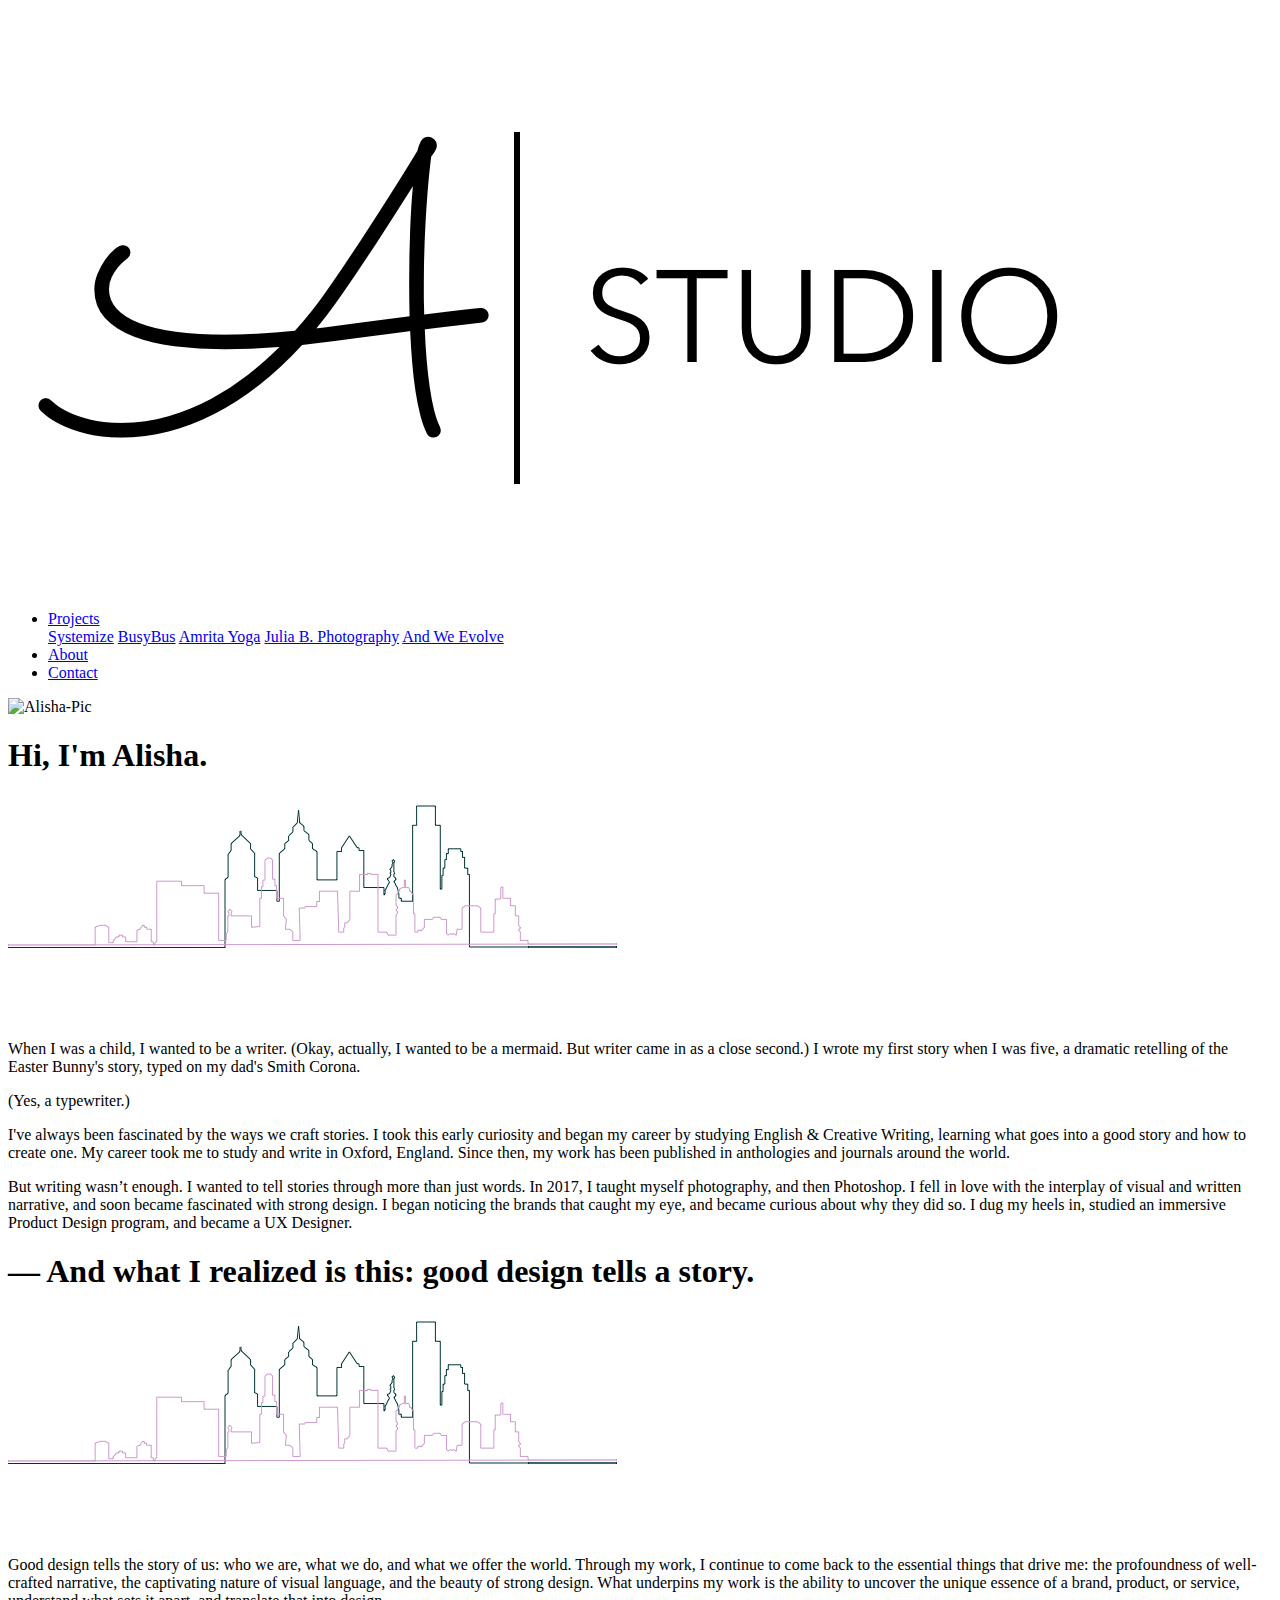
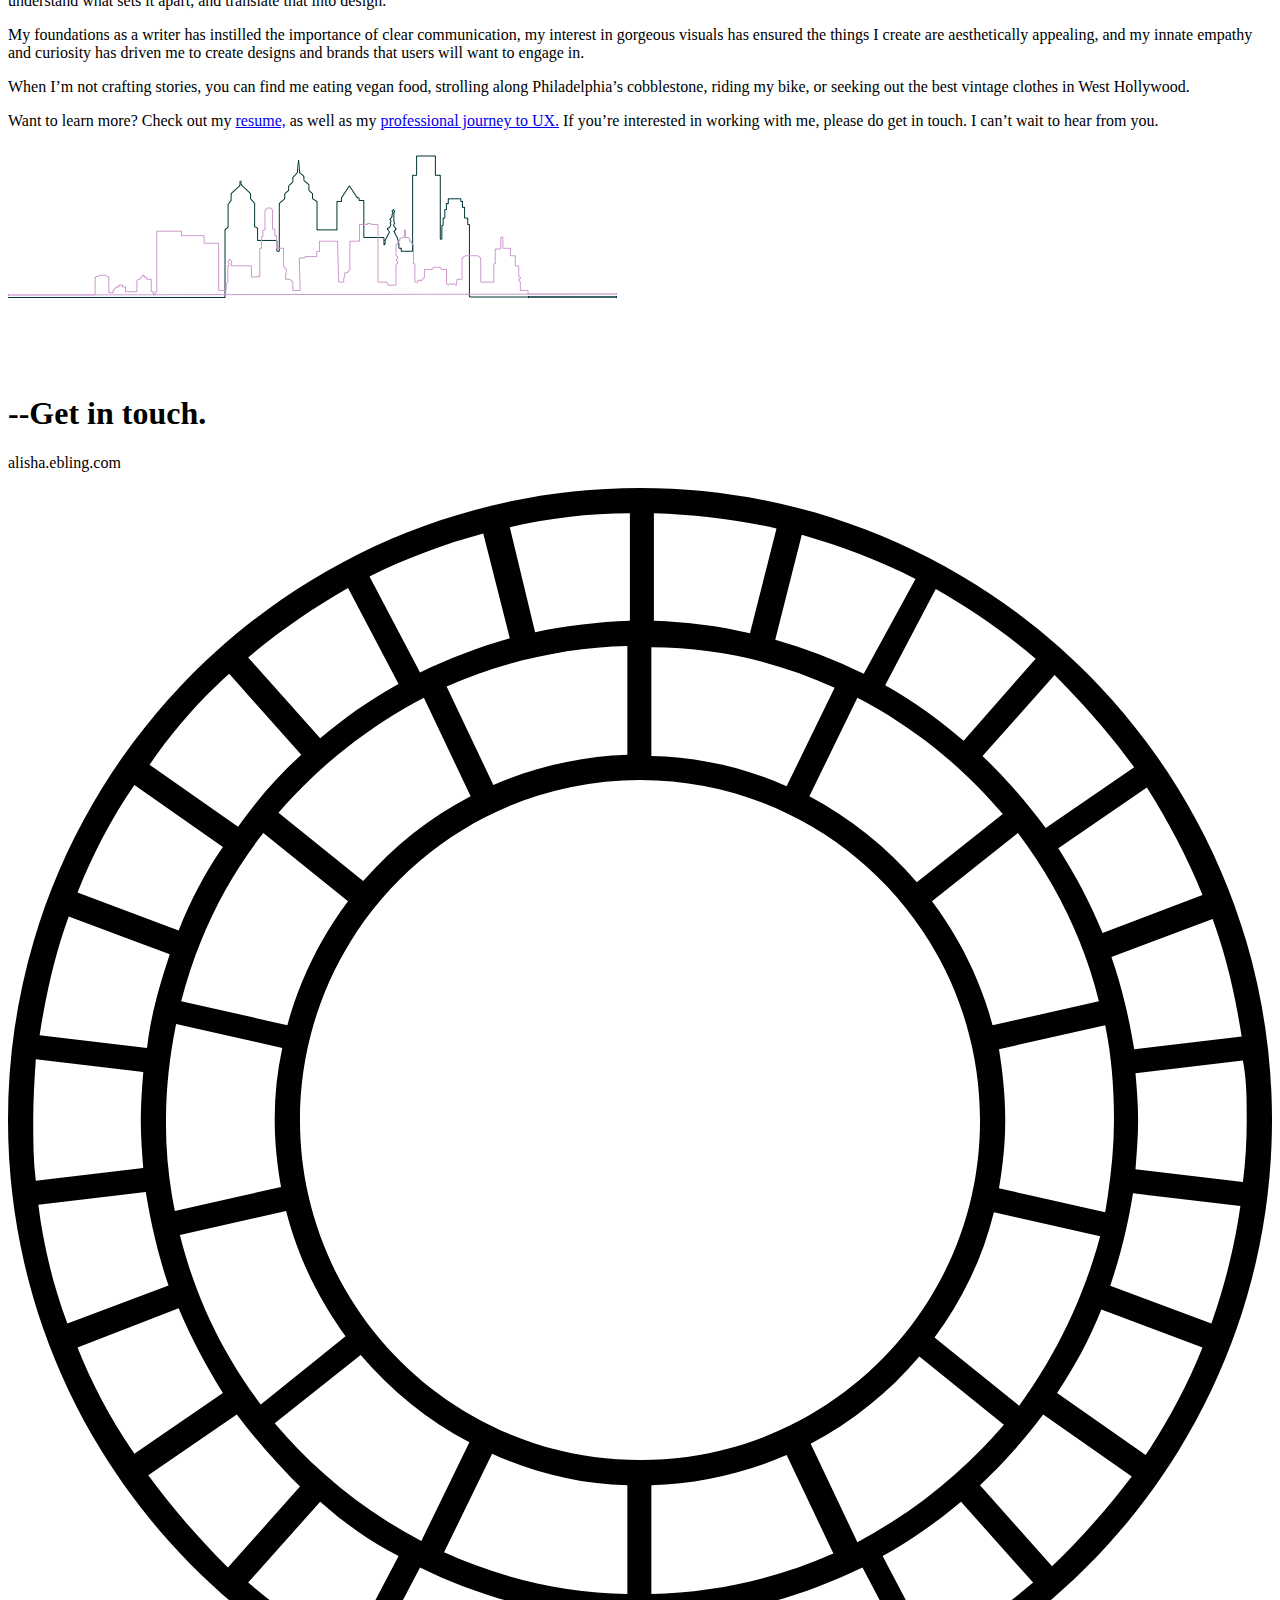
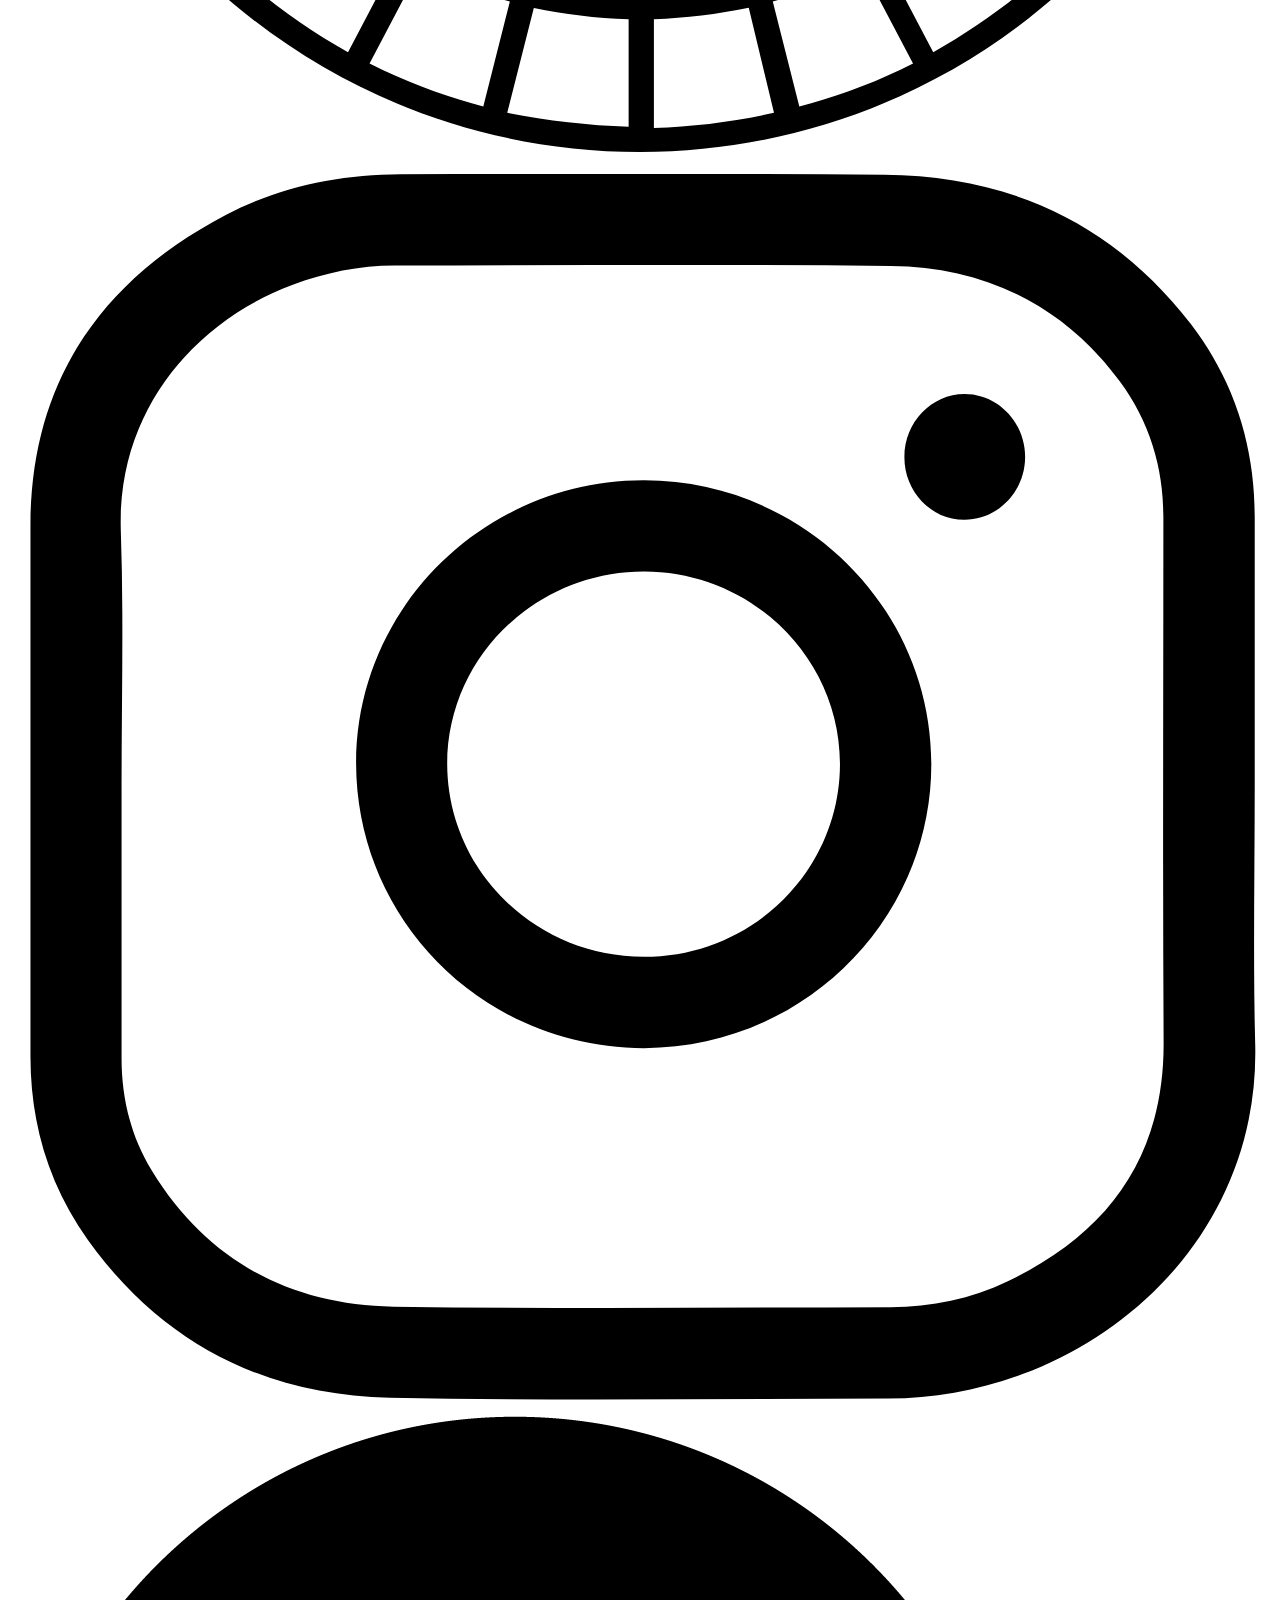
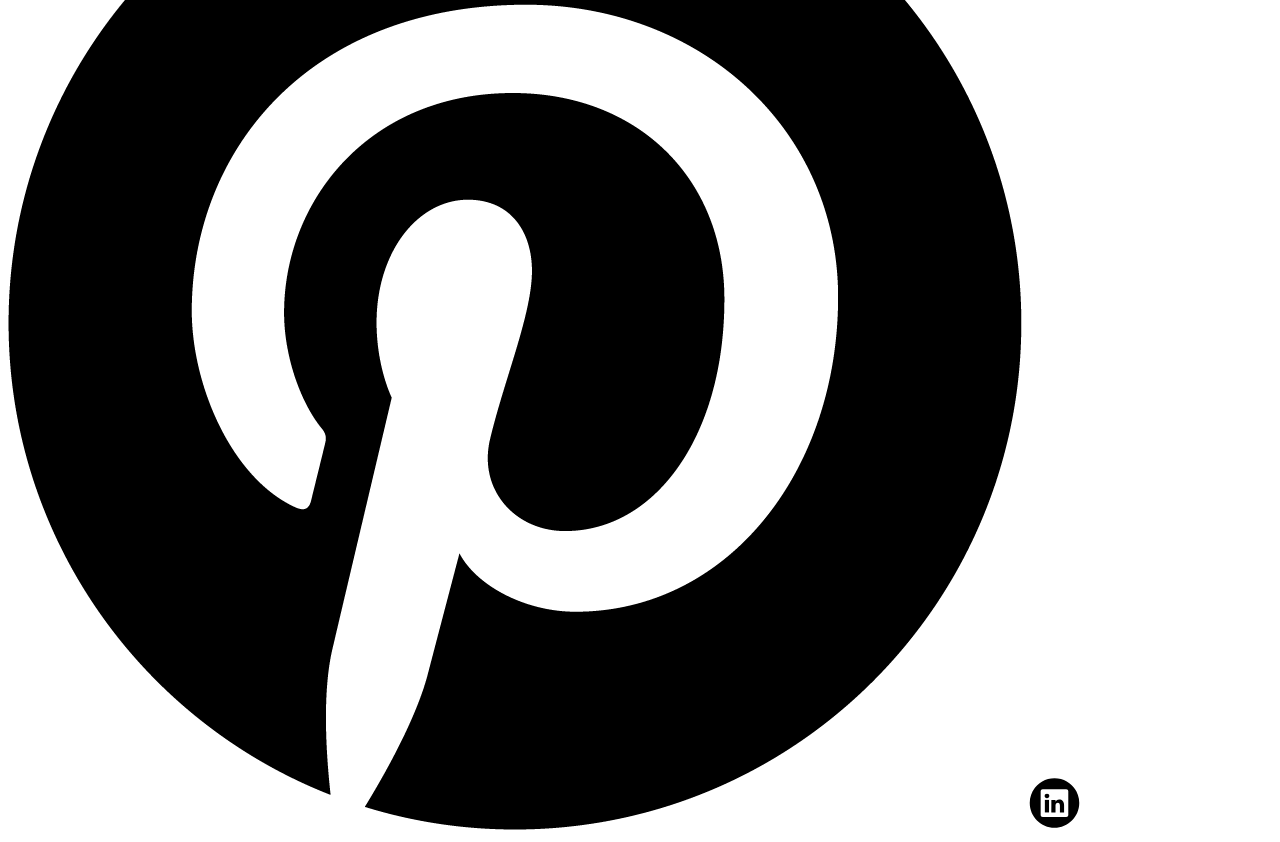
==== about.html @ 66e5cf0b "Create about.html" ====
<!DOCTYPE.html>
<html lang="en" dir="ltr">
  <head>
    <meta charset="utf-8">
    <title>Alisha Ebling Studio</title>
    <link rel="stylsheet" href="reset.css">
    <link rel="stylesheet" href="style.css">
  </head>

  <body>
    <header>
    <div class="logo">
      <img src="Images/AStudio.png" alt="Logo">
    </div>

    <nav>
      <ul>
        <li class="navigation-dropdown"><a href="projects.html">Projects</a></li>
          <a href="#">Systemize</a>
          <a href="#">BusyBus</a>
          <a href="#">Amrita Yoga</a>
          <a href="#">Julia B. Photography</a>
          <a href="#">And We Evolve</a>
        <li class="navigation"><a href="about.html">About</a></li>
        <li class="navigation"><a href="contact.html">Contact</a></li>
      </ul>
    </nav>

    <section class="about-main">
      <img src="Images/Alisha.png" alt="Alisha-Pic">
      <div class="green-box"</div>
      <h1>Hi, I'm Alisha.</h1>
      <img src="Images/CityScape.png" alt="CityScape">
    </section>

    <section>
      <p>When I was a child, I wanted to be a writer. (Okay, actually, I wanted to be a mermaid. But writer came in as a close second.) I wrote my first story when I was five, a dramatic retelling of the Easter Bunny's story, typed on my dad's Smith Corona.</p>
      <p>(Yes, a typewriter.)</p>
      <p>I've always been fascinated by the ways we craft stories. I took this early curiosity and began my career by studying English & Creative Writing, learning what goes into a good story and how to create one. My career took me to study and write in Oxford, England. Since then, my work has been published in anthologies and journals around the world.</p>
      <p>But writing wasn’t enough. I wanted to tell stories through more than just words. In 2017, I taught myself photography, and then Photoshop. I fell in love with the interplay of visual and written narrative, and soon became fascinated with strong design. I began noticing the brands that caught my eye, and became curious about why they did so. I dug my heels in, studied an immersive Product Design program, and became a UX Designer.</p>
      <h1>— And what I realized is this: good design tells a story.</h1>
      <img src="Images/CityScape.png" alt="CityScape">
      <p>Good design tells the story of us: who we are, what we do, and what we offer the world. Through my work, I continue to come back to the essential things that drive me: the profoundness of well-crafted narrative, the captivating nature of visual language, and the beauty of strong design. What underpins my work is the ability to uncover the unique essence of a brand, product, or service, understand what sets it apart, and translate that into design.</p>
      <p>My foundations as a writer has instilled the importance of clear communication, my interest in gorgeous visuals has ensured the things I create are aesthetically appealing, and my innate empathy and curiosity has driven me to create designs and brands that users will want to engage in.</p>
      <p>When I’m not crafting stories, you can find me eating vegan food, strolling along Philadelphia’s cobblestone, riding my bike, or seeking out the best vintage clothes in West Hollywood.</p>
      <p>Want to learn more? Check out my <a href="#">resume,</a> as well as my <a href="#">professional journey to UX.</a> If you’re interested in working with me,  please do get in touch. I can’t wait to hear from you.</p>

      <footer>
        <div class="CityCenter">
          <img src="Images/CityScape.png" alt="CityScape">
        </div>

        <div class="GetInTouch">
          <h1>--Get in touch.</h1>
          <p>alisha.ebling.com</p>
        </div>

        <div class="SocialIcons">
          <img src="Images/VSCO.svg" alt="VSCO">
          <img src="Images/Instagram.svg" alt="Instagram">
          <img src="Images/Pinterest-Black.png" alt="Pinterest-Black">
          <img src="Images/LinkedIn.svg" alt="LinkedIn">
        </div>
      </footer>
    </body>
    </html>
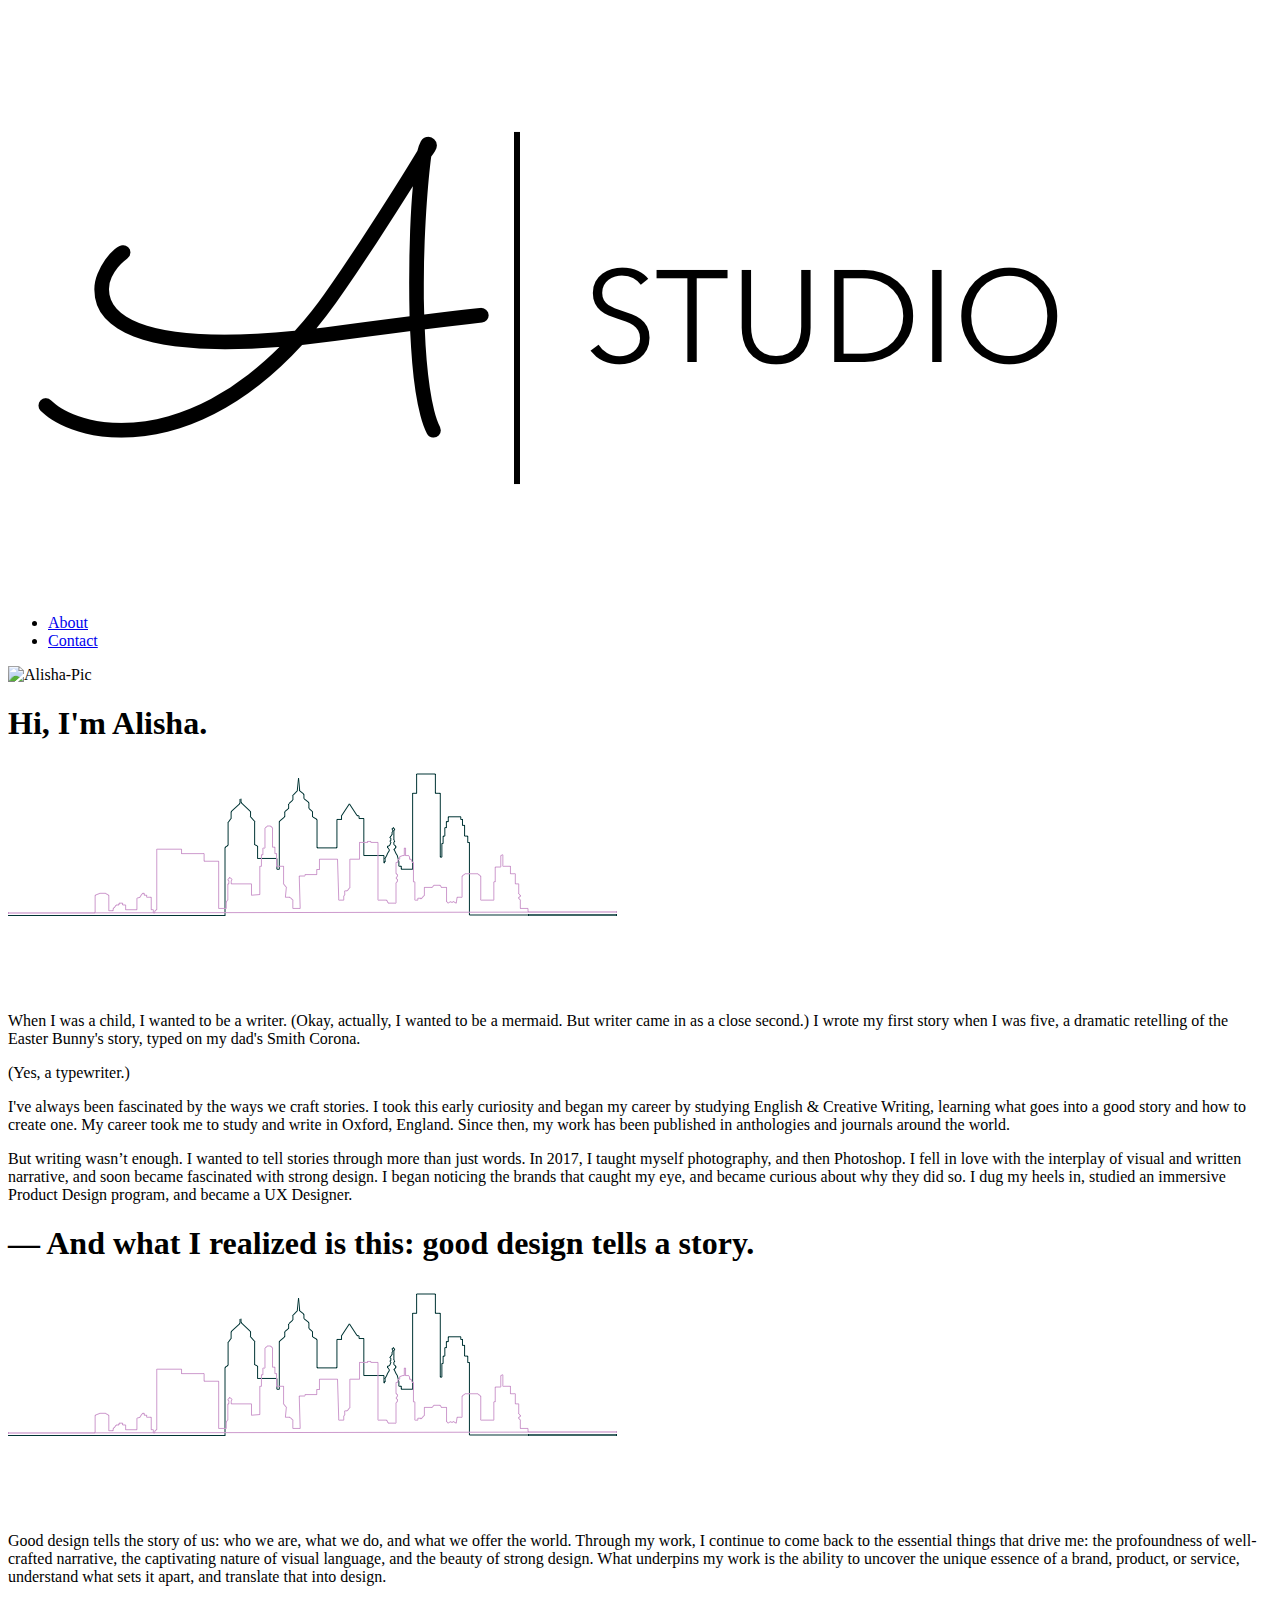
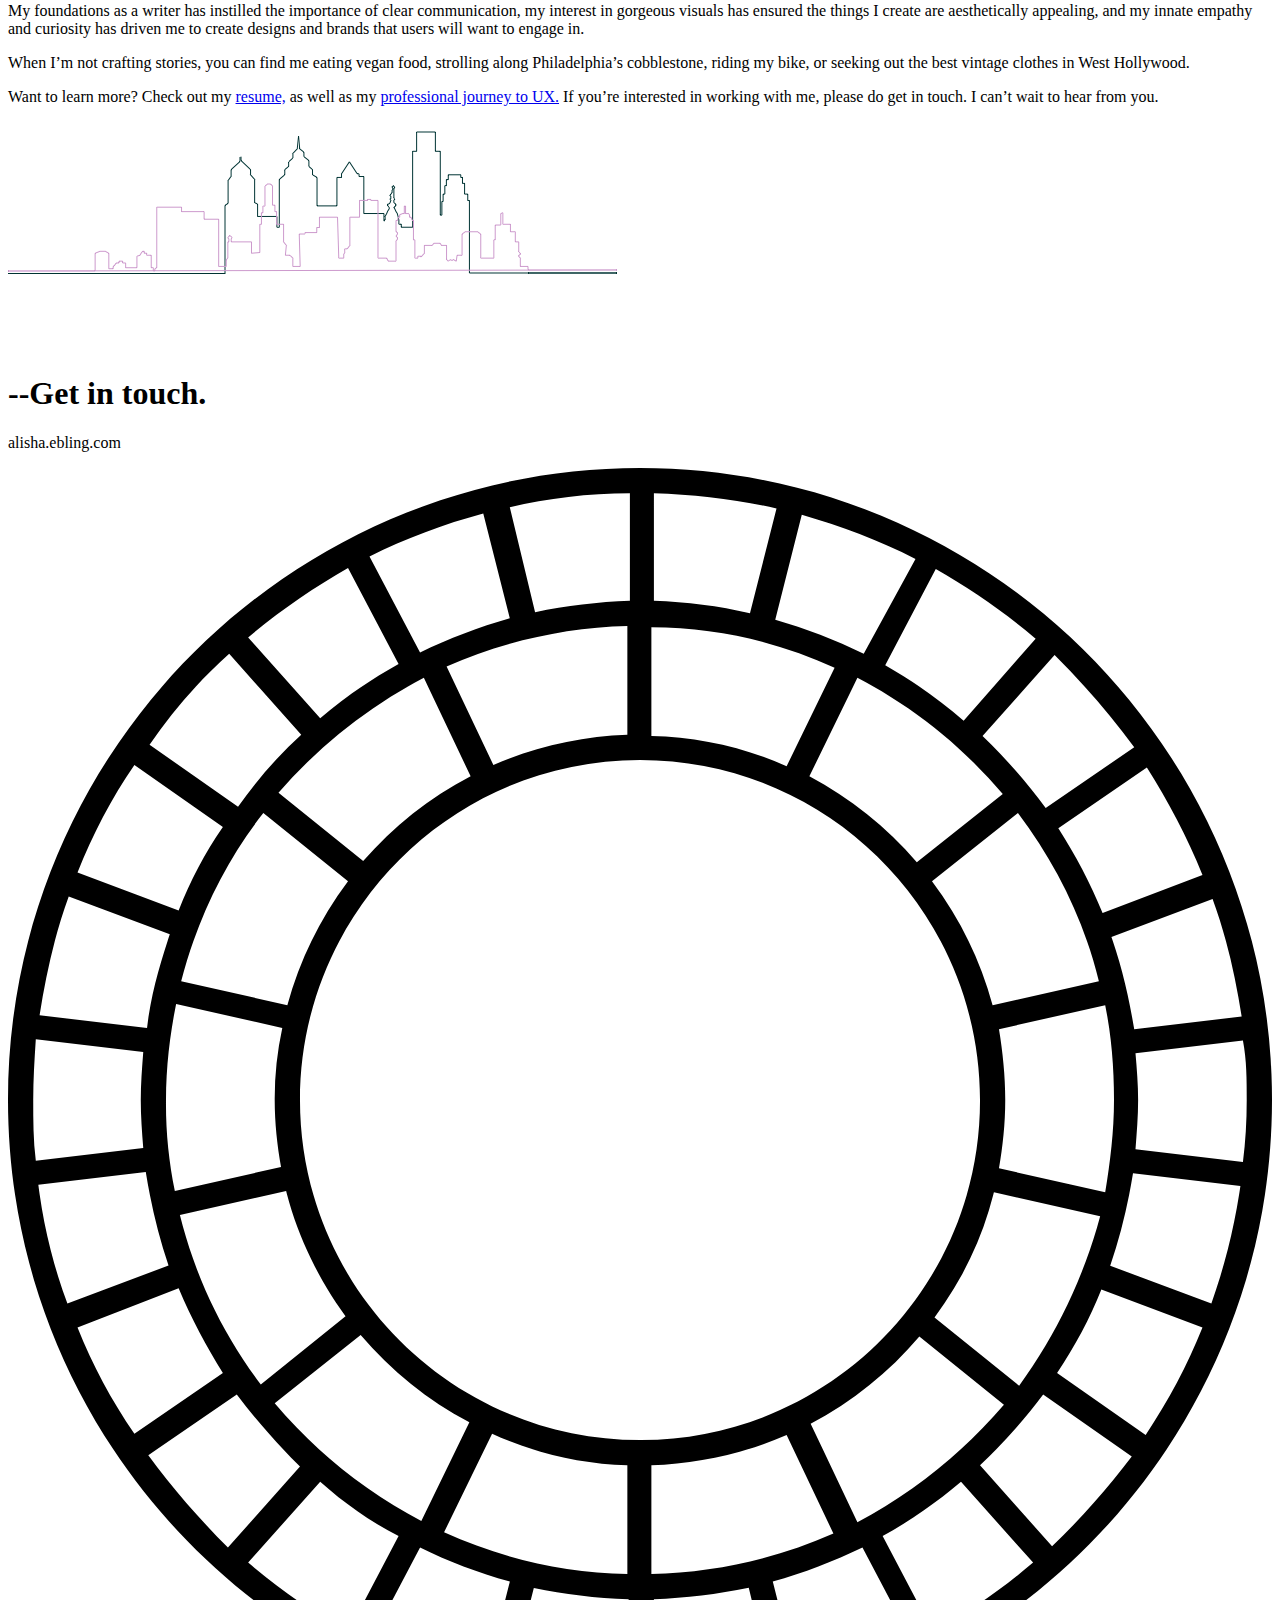
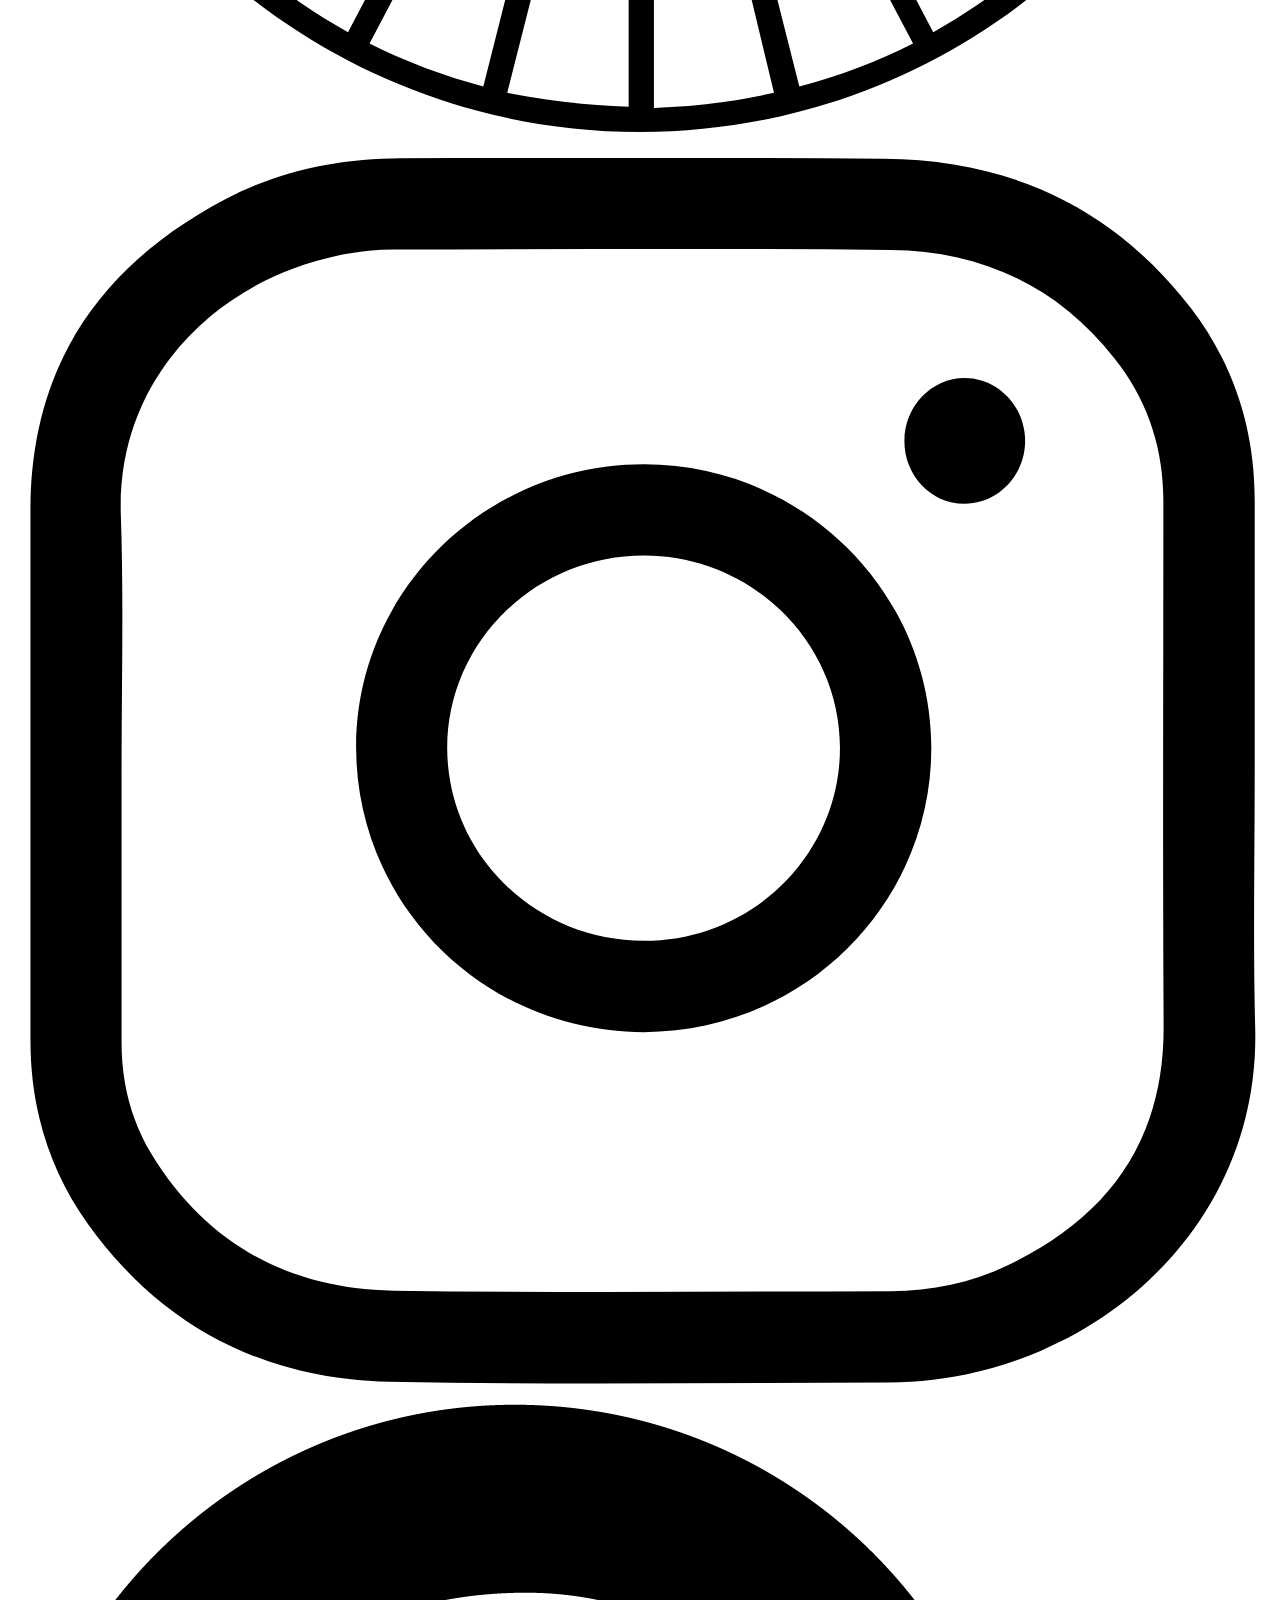
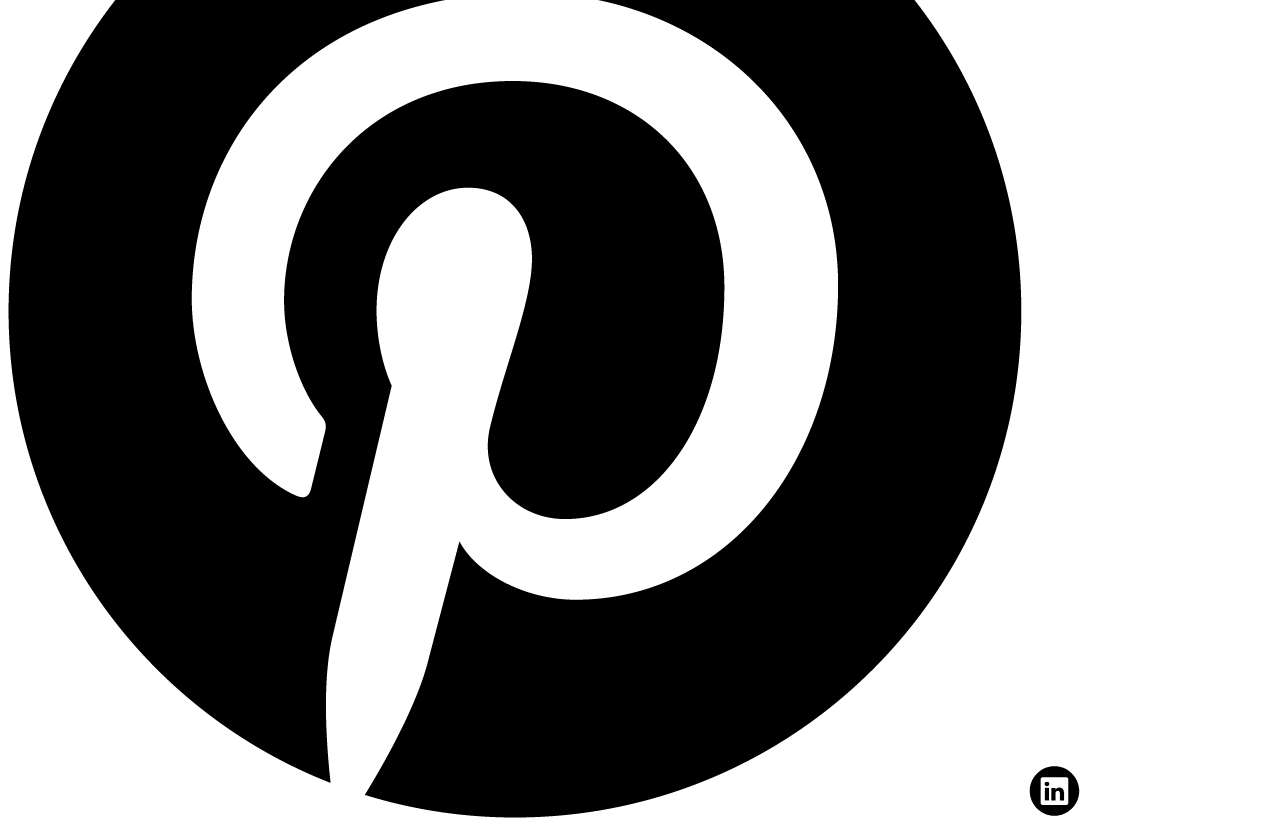
==== commit ee4edaf0: "Update about.html" ====
--- a/about.html
+++ b/about.html
@@ -1,9 +1,9 @@
-<!DOCTYPE.html>
+<!DOCTYPE html>
 <html lang="en" dir="ltr">
   <head>
     <meta charset="utf-8">
     <title>Alisha Ebling Studio</title>
-    <link rel="stylsheet" href="reset.css">
+    <link rel="stylesheet" href="reset.css">
     <link rel="stylesheet" href="style.css">
   </head>
 
@@ -15,23 +15,18 @@
 
     <nav>
       <ul>
-        <li class="navigation-dropdown"><a href="projects.html">Projects</a></li>
-          <a href="#">Systemize</a>
-          <a href="#">BusyBus</a>
-          <a href="#">Amrita Yoga</a>
-          <a href="#">Julia B. Photography</a>
-          <a href="#">And We Evolve</a>
         <li class="navigation"><a href="about.html">About</a></li>
         <li class="navigation"><a href="contact.html">Contact</a></li>
       </ul>
     </nav>
 
     <section class="about-main">
-      <img src="Images/Alisha.png" alt="Alisha-Pic">
-      <div class="green-box"</div>
+      <img src="Images/Alisha.jpg" alt="Alisha-Pic">
+      <div class="green-box"></div>
       <h1>Hi, I'm Alisha.</h1>
       <img src="Images/CityScape.png" alt="CityScape">
     </section>
+  </header>
 
     <section>
       <p>When I was a child, I wanted to be a writer. (Okay, actually, I wanted to be a mermaid. But writer came in as a close second.) I wrote my first story when I was five, a dramatic retelling of the Easter Bunny's story, typed on my dad's Smith Corona.</p>
@@ -44,7 +39,7 @@
       <p>My foundations as a writer has instilled the importance of clear communication, my interest in gorgeous visuals has ensured the things I create are aesthetically appealing, and my innate empathy and curiosity has driven me to create designs and brands that users will want to engage in.</p>
       <p>When I’m not crafting stories, you can find me eating vegan food, strolling along Philadelphia’s cobblestone, riding my bike, or seeking out the best vintage clothes in West Hollywood.</p>
       <p>Want to learn more? Check out my <a href="#">resume,</a> as well as my <a href="#">professional journey to UX.</a> If you’re interested in working with me,  please do get in touch. I can’t wait to hear from you.</p>
-
+    </section>
       <footer>
         <div class="CityCenter">
           <img src="Images/CityScape.png" alt="CityScape">
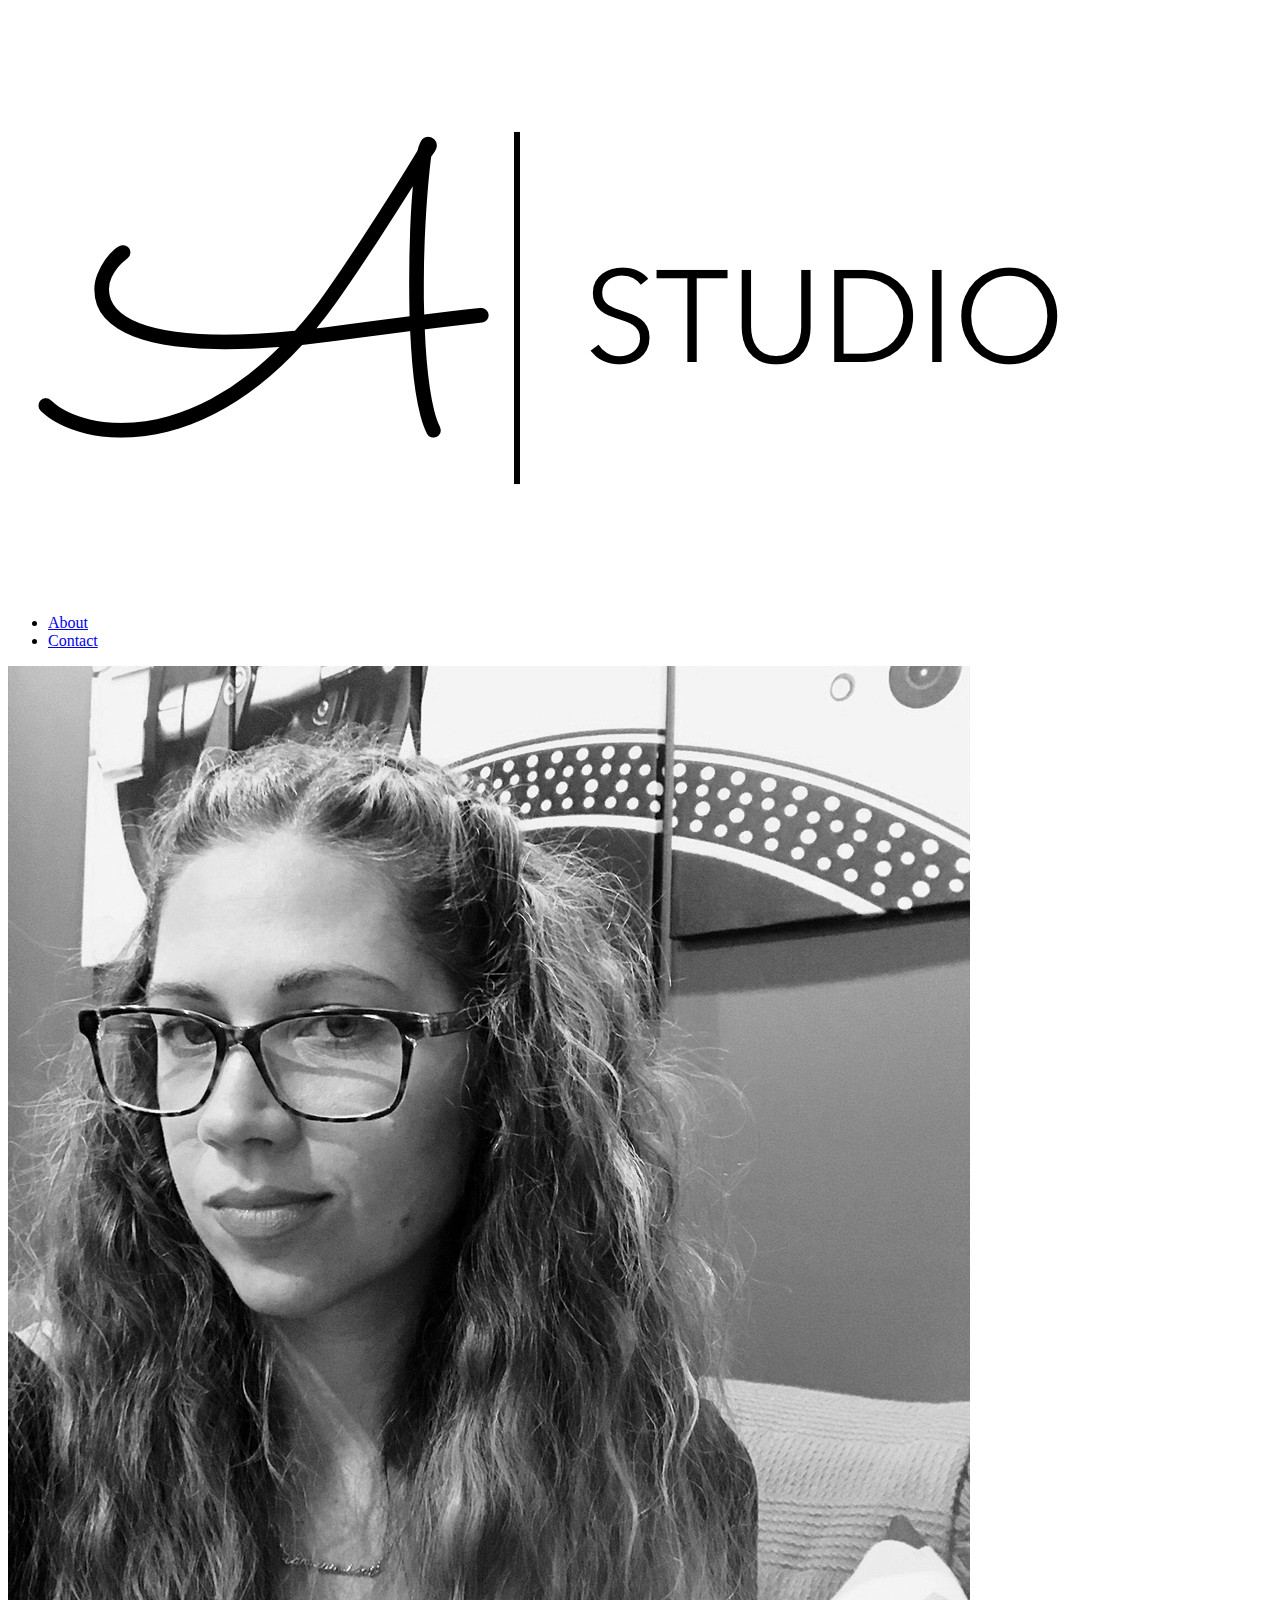
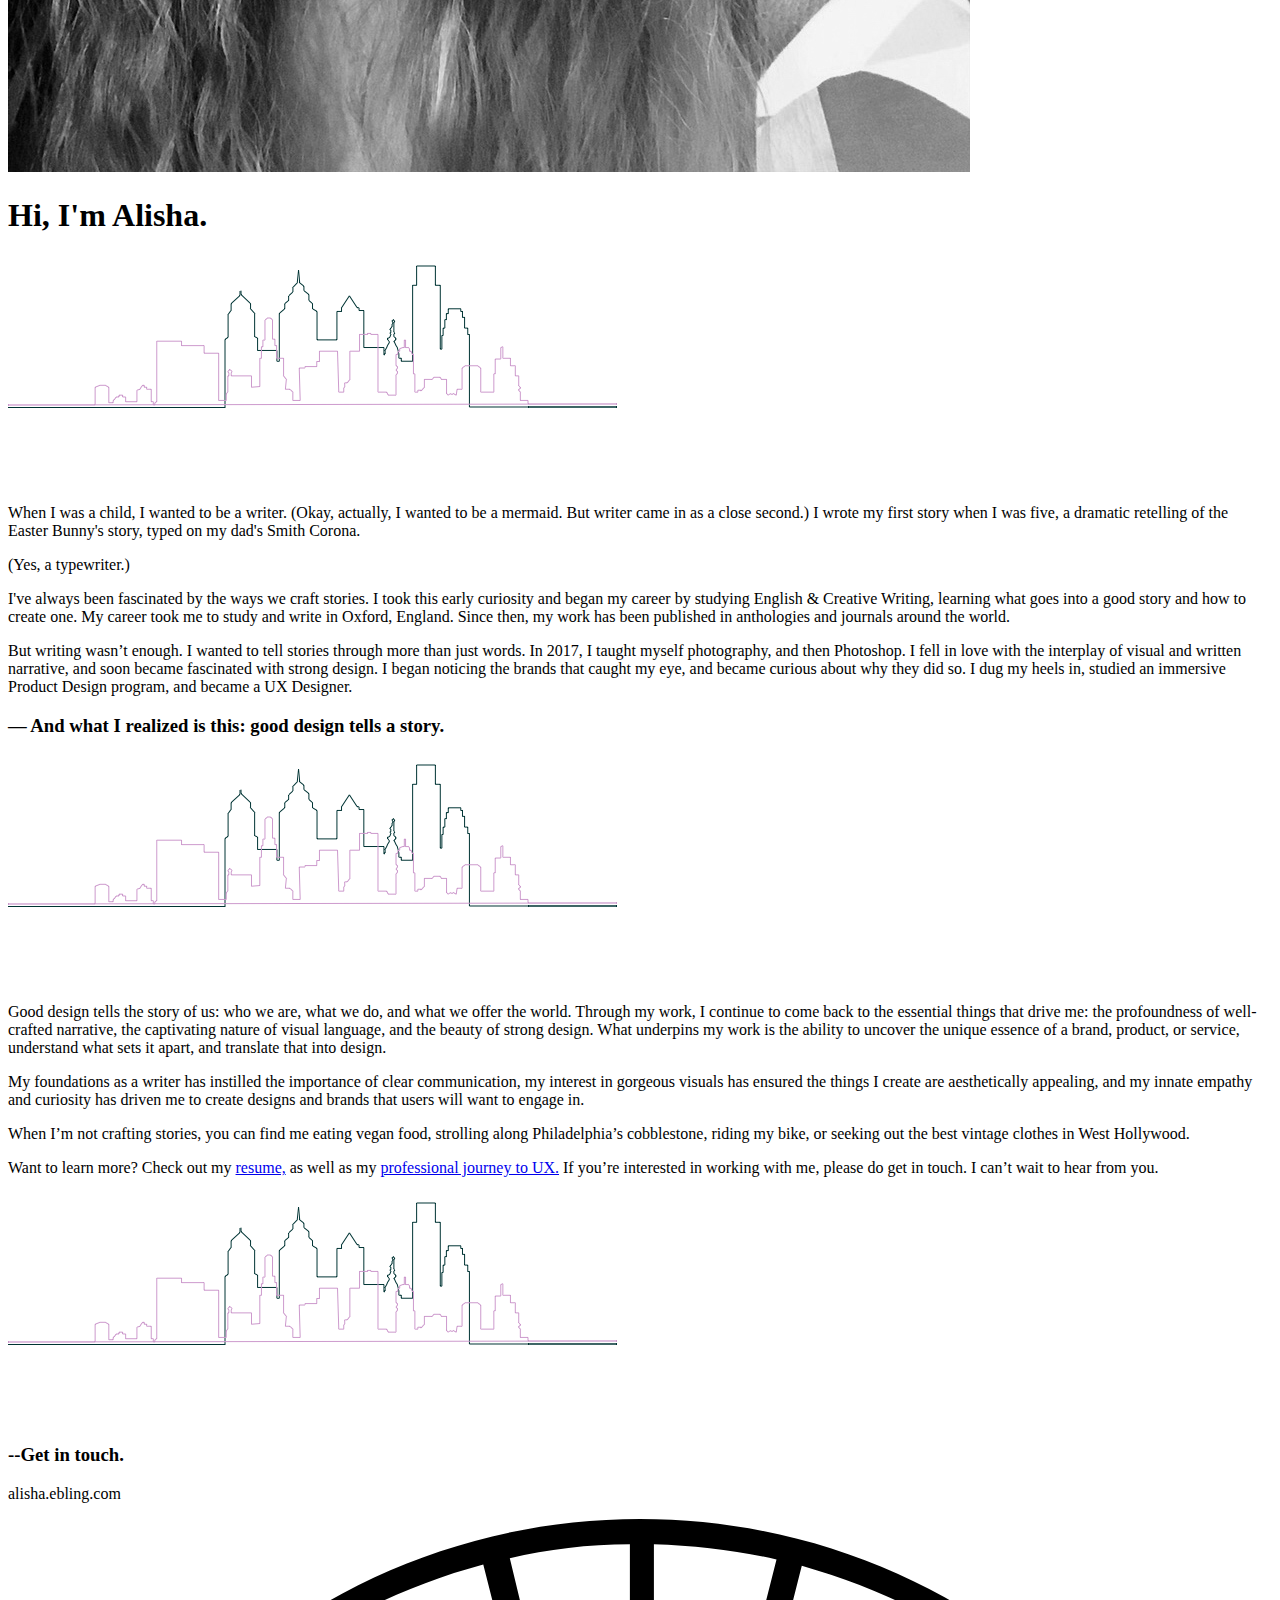
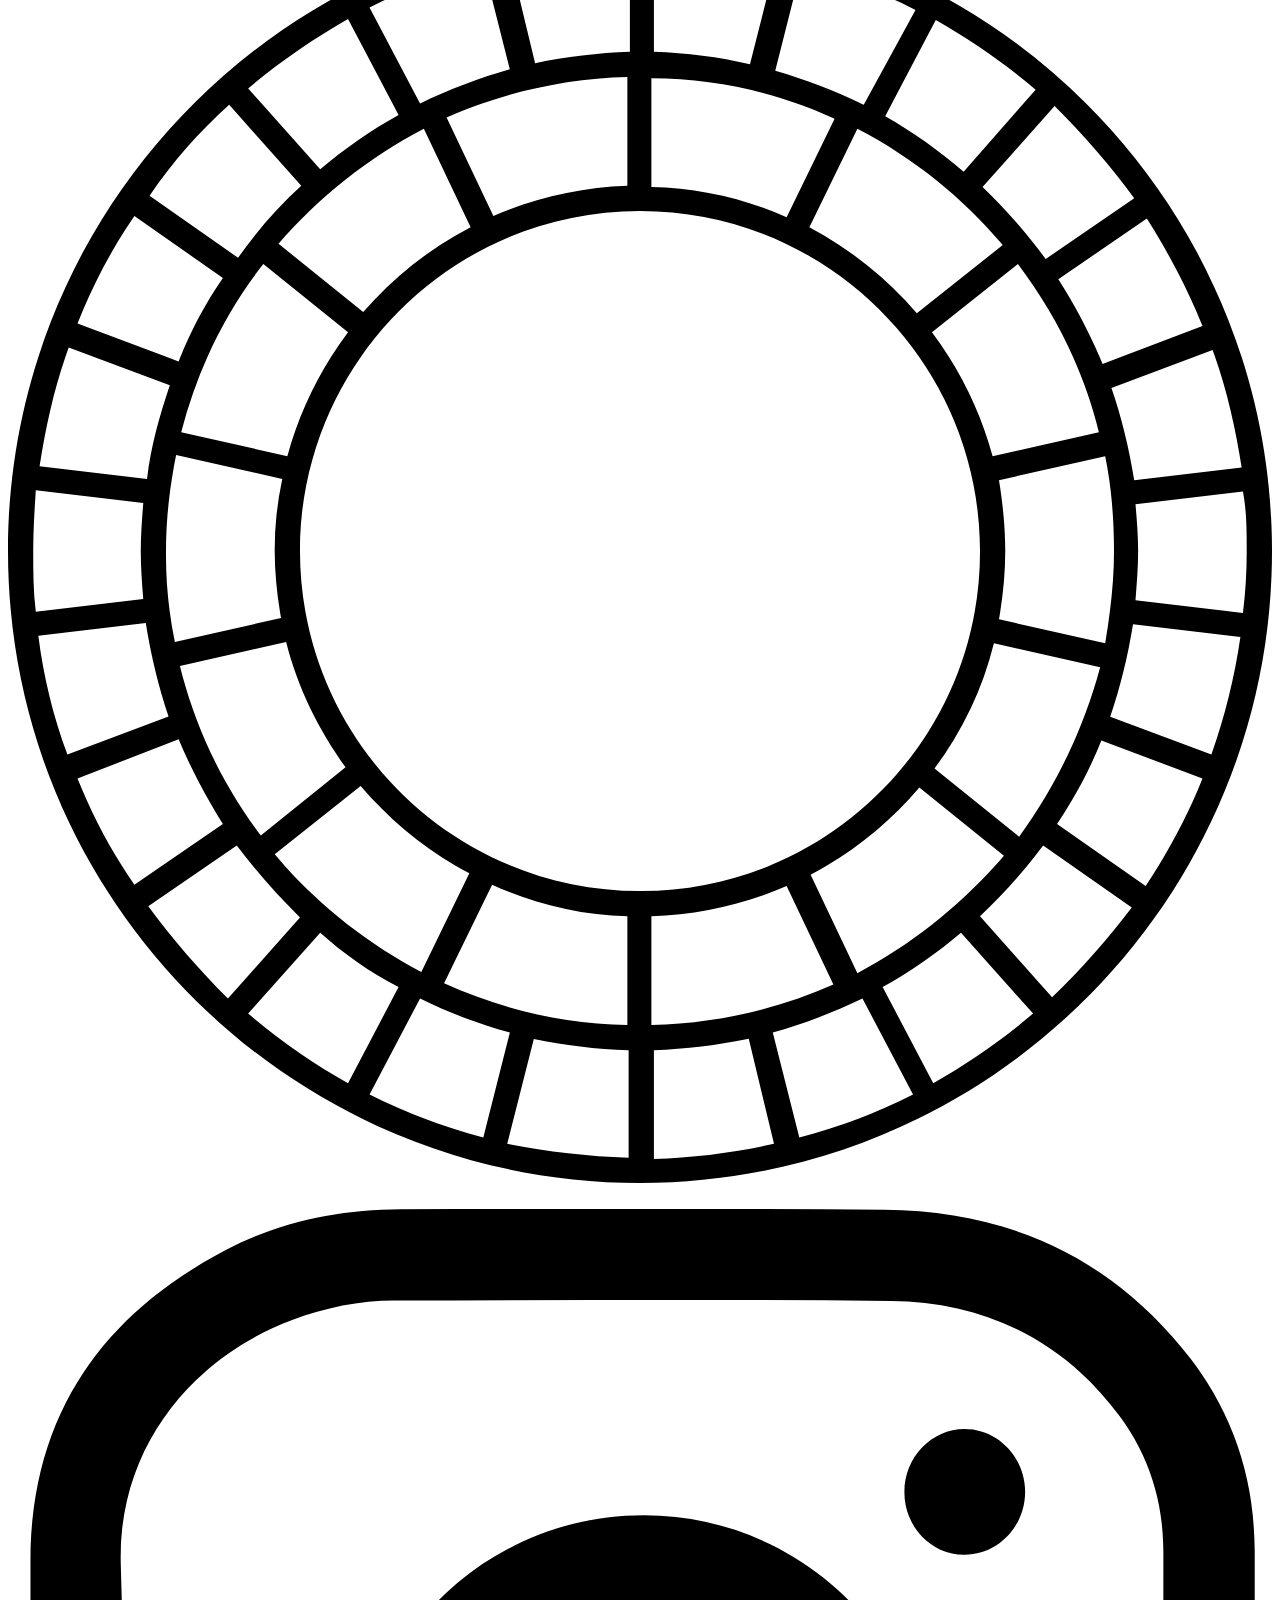
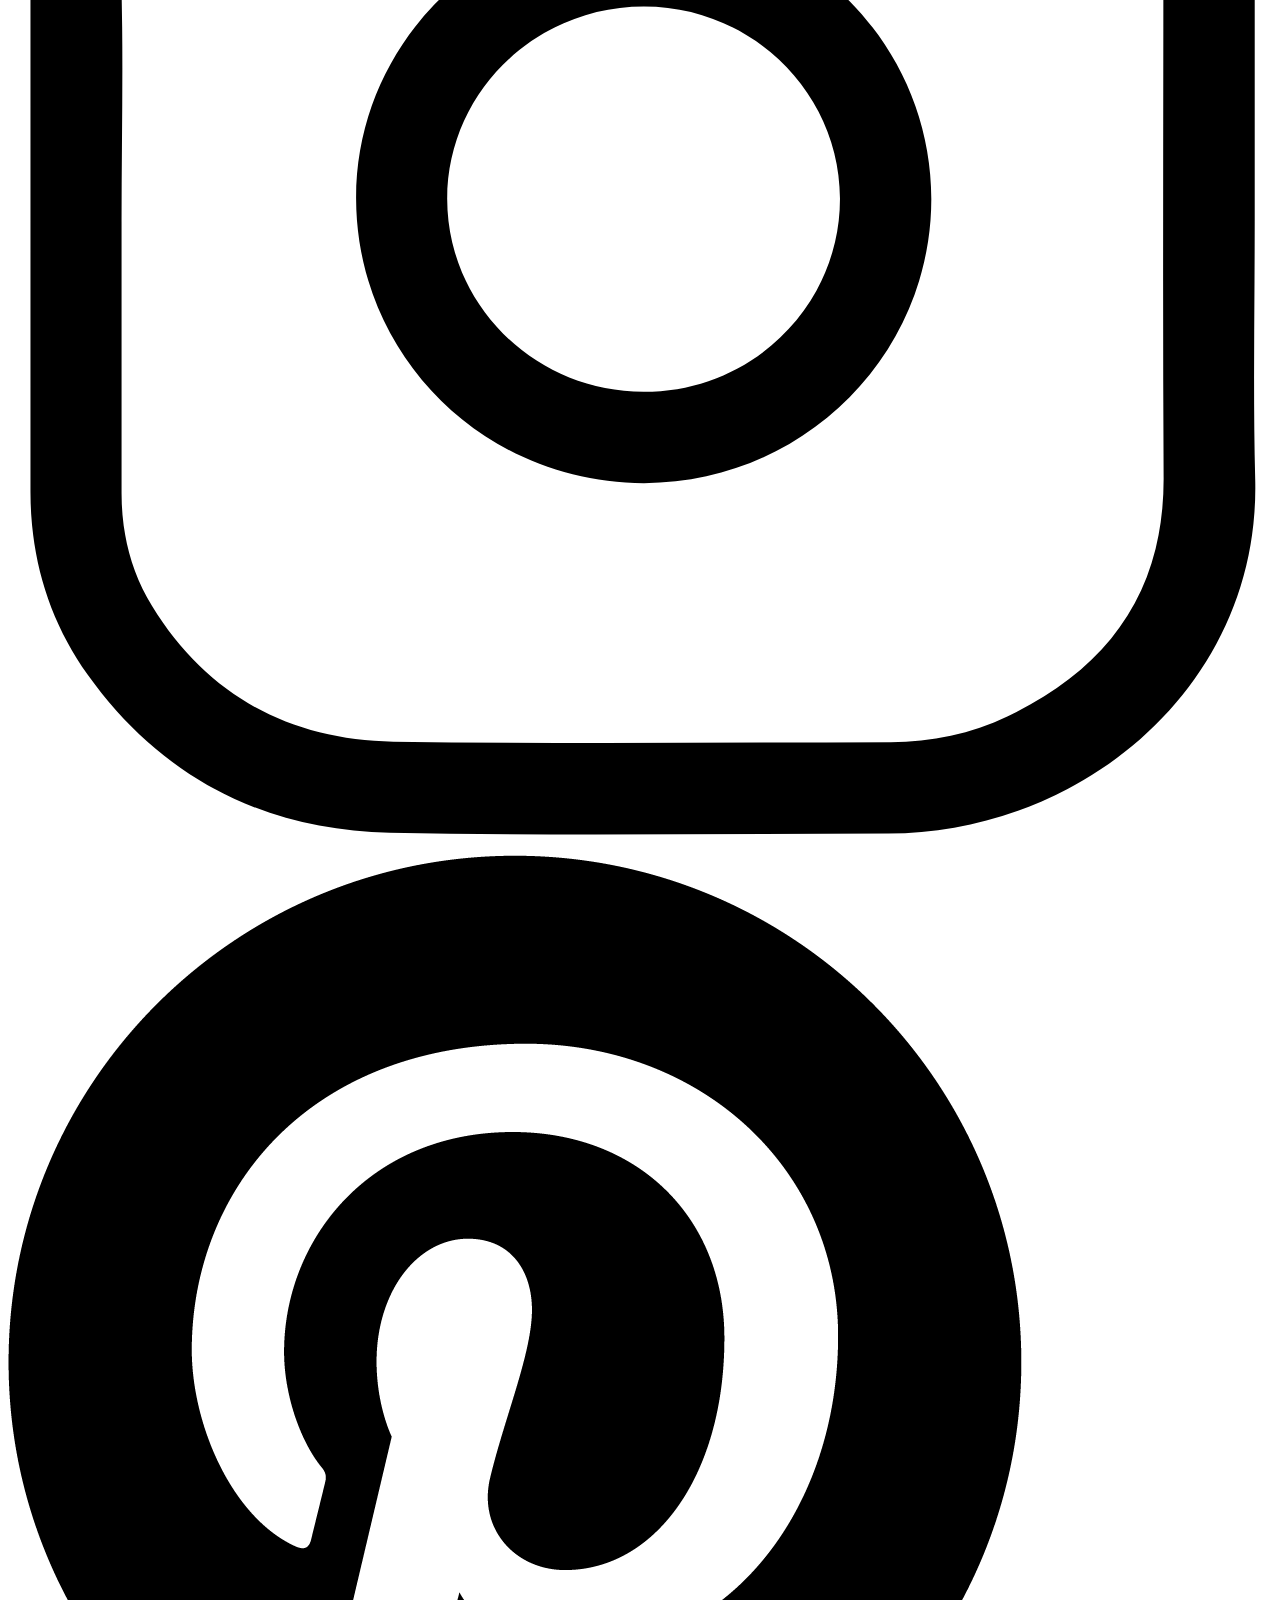
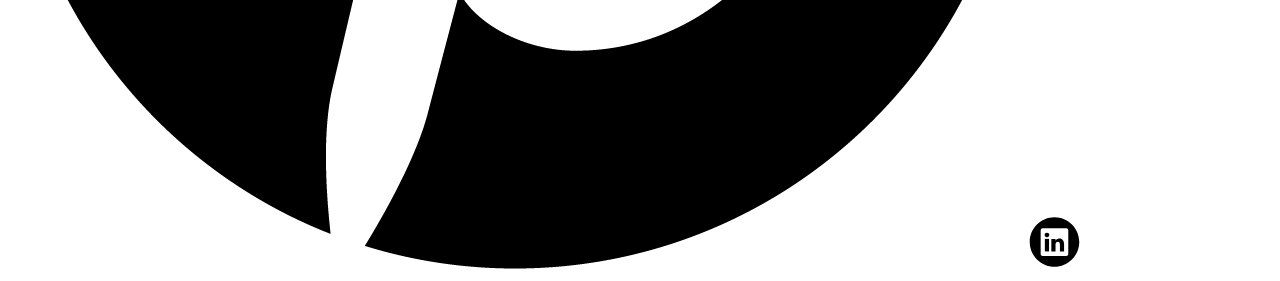
==== commit f449abe7: "Update about.html" ====
--- a/about.html
+++ b/about.html
@@ -10,7 +10,7 @@
   <body>
     <header>
     <div class="logo">
-      <img src="Images/AStudio.png" alt="Logo">
+      <img src="Images/AStudio.png" class="logo" alt="Logo">
     </div>
 
     <nav>
@@ -33,7 +33,7 @@
       <p>(Yes, a typewriter.)</p>
       <p>I've always been fascinated by the ways we craft stories. I took this early curiosity and began my career by studying English & Creative Writing, learning what goes into a good story and how to create one. My career took me to study and write in Oxford, England. Since then, my work has been published in anthologies and journals around the world.</p>
       <p>But writing wasn’t enough. I wanted to tell stories through more than just words. In 2017, I taught myself photography, and then Photoshop. I fell in love with the interplay of visual and written narrative, and soon became fascinated with strong design. I began noticing the brands that caught my eye, and became curious about why they did so. I dug my heels in, studied an immersive Product Design program, and became a UX Designer.</p>
-      <h1>— And what I realized is this: good design tells a story.</h1>
+      <h3>— And what I realized is this: good design tells a story.</h3>
       <img src="Images/CityScape.png" alt="CityScape">
       <p>Good design tells the story of us: who we are, what we do, and what we offer the world. Through my work, I continue to come back to the essential things that drive me: the profoundness of well-crafted narrative, the captivating nature of visual language, and the beauty of strong design. What underpins my work is the ability to uncover the unique essence of a brand, product, or service, understand what sets it apart, and translate that into design.</p>
       <p>My foundations as a writer has instilled the importance of clear communication, my interest in gorgeous visuals has ensured the things I create are aesthetically appealing, and my innate empathy and curiosity has driven me to create designs and brands that users will want to engage in.</p>
@@ -46,7 +46,7 @@
         </div>
 
         <div class="GetInTouch">
-          <h1>--Get in touch.</h1>
+          <h3>--Get in touch.</h3>
           <p>alisha.ebling.com</p>
         </div>
 
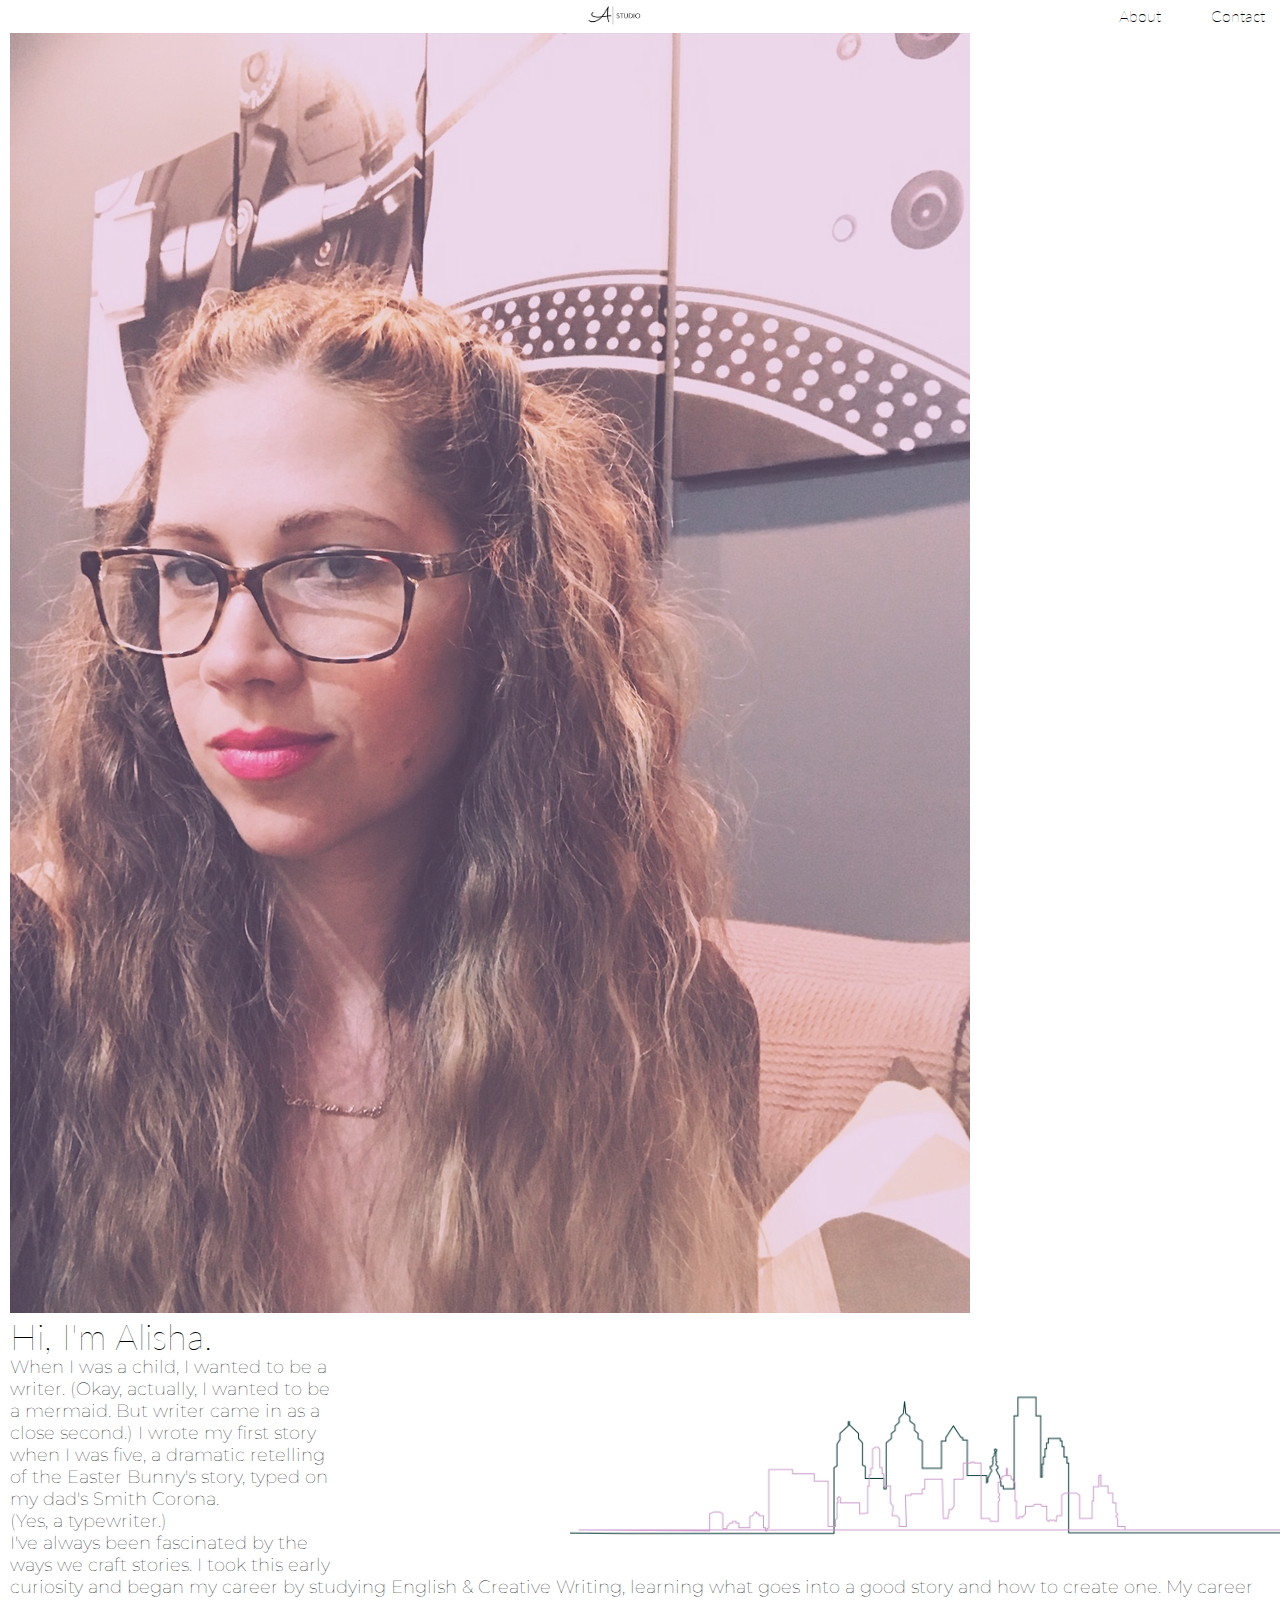
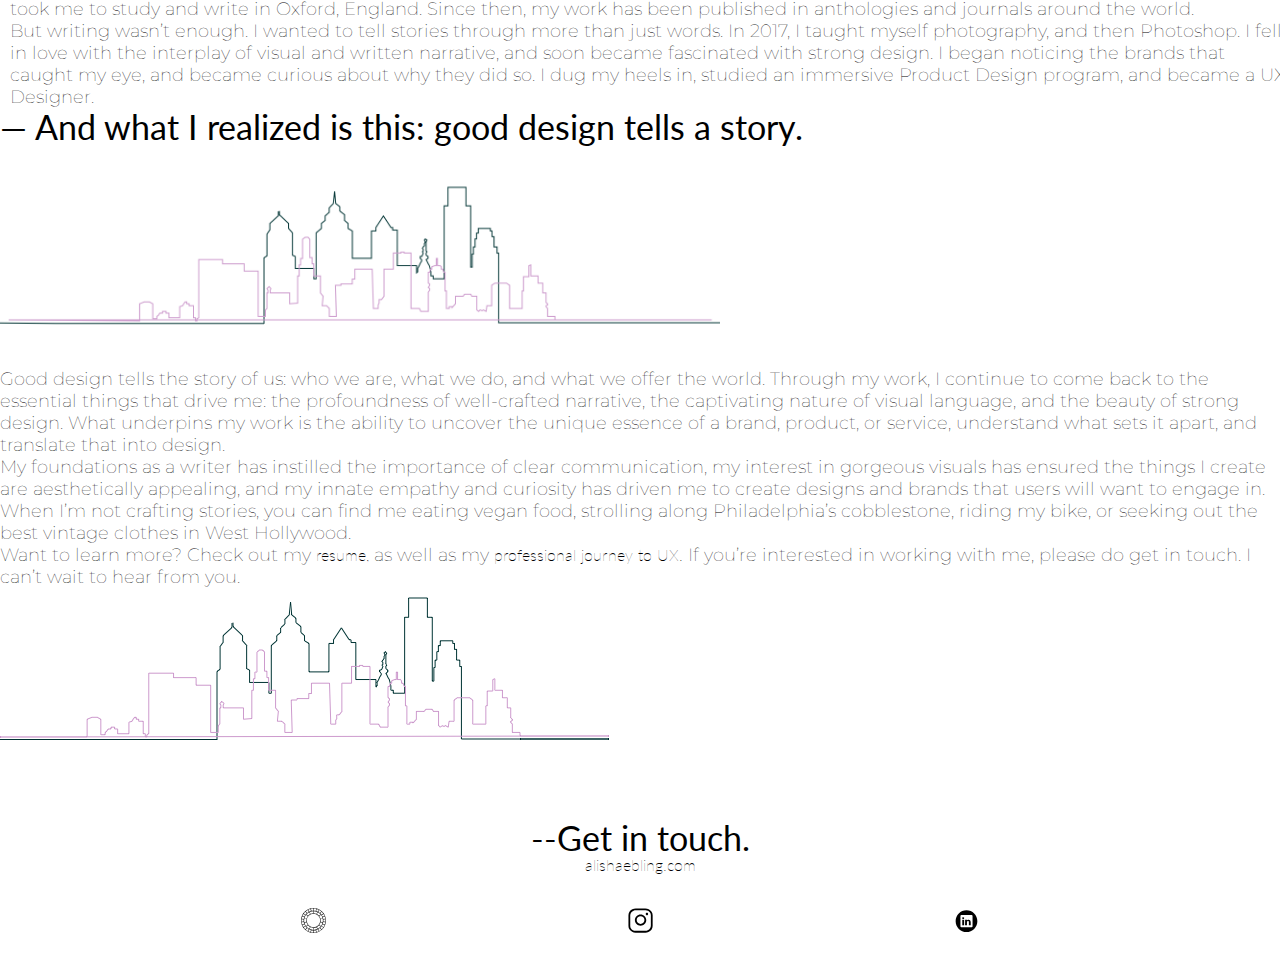
==== commit a3919f69: "Update about.html" ====
--- a/about.html
+++ b/about.html
@@ -2,44 +2,80 @@
 <html lang="en" dir="ltr">
   <head>
     <meta charset="utf-8">
-    <title>Alisha Ebling Studio</title>
+    <meta name="viewport" content="width=device-width, initial-scale=1.0">
+    <title>Alisha Ebling About</title>
+    <link href="https://fonts.googleapis.com/css?family=Lato|Montserrat|Open+Sans&display=swap" rel="stylesheet">
     <link rel="stylesheet" href="reset.css">
     <link rel="stylesheet" href="style.css">
   </head>
 
   <body>
+    <div class="container">
     <header>
-    <div class="logo">
-      <img src="Images/AStudio.png" class="logo" alt="Logo">
-    </div>
+      <div class="logo">
+        <img src="Images/AStudio.png" class="logo" alt="Logo">
+      </div>
 
-    <nav>
-      <ul>
-        <li class="navigation"><a href="about.html">About</a></li>
-        <li class="navigation"><a href="contact.html">Contact</a></li>
+      <nav>
+      <ul class="navigation">
+        <li class="About"><a href="#about.html">About</a></li>
+        <li class="Contact"><a href="#contact.html">Contact</a></li>
       </ul>
     </nav>
+    </header>
 
     <section class="about-main">
-      <img src="Images/Alisha.jpg" alt="Alisha-Pic">
-      <div class="green-box"></div>
-      <h1>Hi, I'm Alisha.</h1>
-      <img src="Images/CityScape.png" alt="CityScape">
+      <div id="columnLeftAbout">
+        <div class="Alisha">
+          <img src="Images/Alisha2.png" alt="Alisha-Pic">
+        </div>
+      </div>
+      <div id="columnRightAbout">
+        <h1>Hi, I'm Alisha.</h1>
+      </div>
     </section>
   </header>
 
-    <section>
-      <p>When I was a child, I wanted to be a writer. (Okay, actually, I wanted to be a mermaid. But writer came in as a close second.) I wrote my first story when I was five, a dramatic retelling of the Easter Bunny's story, typed on my dad's Smith Corona.</p>
-      <p>(Yes, a typewriter.)</p>
-      <p>I've always been fascinated by the ways we craft stories. I took this early curiosity and began my career by studying English & Creative Writing, learning what goes into a good story and how to create one. My career took me to study and write in Oxford, England. Since then, my work has been published in anthologies and journals around the world.</p>
-      <p>But writing wasn’t enough. I wanted to tell stories through more than just words. In 2017, I taught myself photography, and then Photoshop. I fell in love with the interplay of visual and written narrative, and soon became fascinated with strong design. I began noticing the brands that caught my eye, and became curious about why they did so. I dug my heels in, studied an immersive Product Design program, and became a UX Designer.</p>
-      <h3>— And what I realized is this: good design tells a story.</h3>
-      <img src="Images/CityScape.png" alt="CityScape">
-      <p>Good design tells the story of us: who we are, what we do, and what we offer the world. Through my work, I continue to come back to the essential things that drive me: the profoundness of well-crafted narrative, the captivating nature of visual language, and the beauty of strong design. What underpins my work is the ability to uncover the unique essence of a brand, product, or service, understand what sets it apart, and translate that into design.</p>
-      <p>My foundations as a writer has instilled the importance of clear communication, my interest in gorgeous visuals has ensured the things I create are aesthetically appealing, and my innate empathy and curiosity has driven me to create designs and brands that users will want to engage in.</p>
-      <p>When I’m not crafting stories, you can find me eating vegan food, strolling along Philadelphia’s cobblestone, riding my bike, or seeking out the best vintage clothes in West Hollywood.</p>
-      <p>Want to learn more? Check out my <a href="#">resume,</a> as well as my <a href="#">professional journey to UX.</a> If you’re interested in working with me,  please do get in touch. I can’t wait to hear from you.</p>
+  <div class="CityRight">
+    <img src="Images/CityScapeSmall.png" class="CityRight" alt="CityScape">
+  </div>
+
+    <section class="paragraph">
+      <div class="paragraphOne">
+        <p>When I was a child, I wanted to be a writer. (Okay, actually, I wanted to be a mermaid. But writer came in as a close second.) I wrote my first story when I was five, a dramatic retelling of the Easter Bunny's story, typed on my dad's Smith Corona.</p>
+      </div>
+      <div class="paragraphTwo">
+        <p>(Yes, a typewriter.)</p>
+      </div>
+      <div class="paragraphThree">
+        <p>I've always been fascinated by the ways we craft stories. I took this early curiosity and began my career by studying English & Creative Writing, learning what goes into a good story and how to create one. My career took me to study and write in Oxford, England. Since then, my work has been published in anthologies and journals around the world.</p>
+      </div>
+      <div class="paragraphFour">
+        <p>But writing wasn’t enough. I wanted to tell stories through more than just words. In 2017, I taught myself photography, and then Photoshop. I fell in love with the interplay of visual and written narrative, and soon became fascinated with strong design. I began noticing the brands that caught my eye, and became curious about why they did so. I dug my heels in, studied an immersive Product Design program, and became a UX Designer.</p>
+      </div>
+      </div>
+      <div class="heading">
+        <h3>— And what I realized is this: good design tells a story.</h3>
+      </div>
+
+      <div class="CityLeft">
+        <img src="Images/CityScapeSmall.png" class="CityLeft" alt="CityScape">
+      </div>
+
+      <div class="paragraphFive">
+        <p>Good design tells the story of us: who we are, what we do, and what we offer the world. Through my work, I continue to come back to the essential things that drive me: the profoundness of well-crafted narrative, the captivating nature of visual language, and the beauty of strong design. What underpins my work is the ability to uncover the unique essence of a brand, product, or service, understand what sets it apart, and translate that into design.</p>
+      </div>
+      <div class="paragraphSix">
+        <p>My foundations as a writer has instilled the importance of clear communication, my interest in gorgeous visuals has ensured the things I create are aesthetically appealing, and my innate empathy and curiosity has driven me to create designs and brands that users will want to engage in.</p>
+      </div>
+      <div class="paragraphSeven">
+        <p>When I’m not crafting stories, you can find me eating vegan food, strolling along Philadelphia’s cobblestone, riding my bike, or seeking out the best vintage clothes in West Hollywood.</p>
+      </div>
+      <div class="paragraphEight">
+        <p>Want to learn more? Check out my <a href="#">resume,</a> as well as my <a href="#">professional journey to UX.</a> If you’re interested in working with me,  please do get in touch. I can’t wait to hear from you.</p>
+      </div>
     </section>
+
       <footer>
         <div class="CityCenter">
           <img src="Images/CityScape.png" alt="CityScape">
@@ -47,13 +83,12 @@
 
         <div class="GetInTouch">
           <h3>--Get in touch.</h3>
-          <p>alisha.ebling.com</p>
+          <a href="mailto:alisha.ebling.com">alishaebling.com</a>
         </div>
 
         <div class="SocialIcons">
           <img src="Images/VSCO.svg" alt="VSCO">
           <img src="Images/Instagram.svg" alt="Instagram">
-          <img src="Images/Pinterest-Black.png" alt="Pinterest-Black">
           <img src="Images/LinkedIn.svg" alt="LinkedIn">
         </div>
       </footer>
--- a/style.css
+++ b/style.css
@@ -0,0 +1,341 @@
+* {
+  box-sizing: border-box;
+}
+
+@media screen and (min-width: 300px) {
+
+  /*** typography ***/
+  h1 {
+    font-family: 'Lato', sans-serif;
+    font-size: 24px;
+    font-weight: normal;
+    line-height: 28px;
+  }
+
+  h2 {
+    font-family: 'Montserrat', 'Open Sans', sans-serif;
+    font-size: 20px;
+    font-weight: bold;
+    line-height: 24px;
+  }
+
+  h3 {
+    font-family: 'Lato', sans-serif;
+    font-size: 24px;
+    font-weight: normal;
+    line-height: 28px;
+  }
+
+  p {
+    font-family: 'Montserrat', 'Open Sans', sans-serif;
+    font-size: 16px;
+    font-weight: lighter;
+    line-height: 20px;
+  }
+
+  a {
+    font-family: 'Lato', sans-serif;
+    font-size: 12px;
+    font-weight: lighter;
+  }
+
+  /*** structure ***/
+  /*** hero & navigation ***/
+
+  .container {
+    margin-left: 10px;
+    margin-right: 10px;
+    width: 100%;
+  }
+
+  img {
+    max-width: 100%;
+  }
+
+  header {
+    align-items: center;
+    display: flex;
+    width: 100%;
+  }
+
+  .logo {
+    margin: auto;
+    padding-left: 20px;
+    width: 100px;
+  }
+
+  .navigation {
+    display: flex;
+  }
+
+  a {
+    color: black;
+    text-decoration: none;
+  }
+
+  .Contact {
+    padding-left: 50px;
+    padding-right: 25px;
+  }
+
+  .hero {
+    padding-top: 50px;
+  }
+
+  .herotext {
+    padding-left: 85px;
+    padding-right: 25px;
+  }
+
+  .CityScape {
+    padding-top: 25px;
+    width: 100%;
+  }
+
+/*** projects on home page ***/
+
+#columnLeft {
+  align-items: center;
+  width: 100%;
+}
+
+#columnRight {
+  align-items: center;
+  width: 100%;
+}
+
+.PortfolioImg {
+  padding-top: 25px;
+  width: 75%;
+}
+
+.description {
+  padding-bottom: 35px;
+  padding-top: 20px;
+}
+
+button {
+  height: 55px;
+  width: 200px
+}
+
+button a {
+   color: white;
+}
+
+.buttonRight {
+  display: flex;
+  flex-direction: column;
+}
+
+  .buttonLeft {
+    display: flex;
+    flex-direction: column;
+  }
+
+  .darkgreen {
+    background-color: rgba(0,51,51,100);
+  }
+
+  .lightgreen {
+    background-color: rgba(6,86,86,100);
+  }
+
+  .CityRight {
+    width: 100%;
+  }
+
+  .CityLeft {
+    width: 100%;
+  }
+
+  /** footer **/
+
+  footer {
+    padding-bottom: 35px;
+  }
+
+  .GetInTouch {
+    align-items: center;
+    display: flex;
+    flex-direction: column;
+    padding-bottom: 25px;
+  }
+
+  .SocialIcons {
+    display: flex;
+    height: 25px;
+    justify-content: space-evenly;
+    margin-top: 10px;
+  }
+
+  .PinterestBlack {
+    width: 25px;
+  }
+
+
+@media screen and (min-width: 800px) {
+
+  /*** typography ***/
+  h1 {
+    font-family: 'Lato', sans-serif;
+    font-size: 36px;
+    font-weight: 100;
+    line-height: 40px;
+  }
+
+  h2 {
+    font-family: 'Montserrat', 'Open Sans', sans-serif;
+    font-size: 30px;
+    font-weight: bold;
+    line-height: 34px;
+  }
+
+  h3 {
+    font-family: 'Lato', sans-serif;
+    font-size: 34px;
+    font-weight: normal;
+    line-height: 38px;
+  }
+
+  p {
+    font-family: 'Montserrat', 'Open Sans', sans-serif;
+    font-size: 18px;
+    font-weight: 100;
+    line-height: 22px;
+  }
+
+  a {
+    font-family: 'Lato', sans-serif;
+    font-size: 16px;
+    font-weight: lighter;
+  }
+
+  /*** structure ***/
+  /*** hero & navigation ***/
+
+  .container {
+    margin-left: 10px;
+    margin-right: 10px;
+    width: 100%;
+  }
+
+  img {
+    max-width: 100%;
+  }
+
+  header {
+    align-items: center;
+    display: flex;
+    width: 100%;
+  }
+
+  .logo {
+    margin: auto;
+    padding-left: 55px;
+    width: 175px;
+  }
+
+  .navigation {
+    display: flex;
+  }
+
+  a {
+    color: black;
+    text-decoration: none;
+  }
+
+  .Contact {
+    padding-left: 50px;
+    padding-right: 25px;
+  }
+
+  .hero {
+    padding-top: 100px;
+  }
+
+  .herotext {
+    padding-left: 100px;
+    padding-right: 100px;
+  }
+
+  .CityScape {
+    padding-top: 50px;
+    width: 100%;
+  }
+
+  /*** projects on home page ***/
+
+  #columnLeft {
+    float: left;
+    width: 50%;
+  }
+
+  #columnRight {
+    float: right;
+    width: 50%;
+  }
+
+  .description {
+    padding-bottom: 100px;
+    padding-top: 20px;
+  }
+
+  button {
+    height: 65px;
+    width: 260px;
+  }
+
+  button a {
+    color: white;
+  }
+
+  .buttonRight {
+    display: flex;
+    flex-direction: column;
+  }
+
+  .buttonLeft {
+    display: flex;
+    flex-direction: column;
+  }
+
+  .darkgreen {
+    background-color: rgba(0,51,51,100);
+  }
+
+  .lightgreen {
+    background-color: rgba(6,86,86,100);
+  }
+
+  .PortfolioImg {
+    width: 75%;
+  }
+
+  .CityRight {
+    float: right;
+    width: 75%;
+  }
+
+  .CityLeft {
+    width: 75%;
+  }
+
+/** footer **/
+  footer {
+    padding-bottom: 35px;
+  }
+
+  .GetInTouch {
+    align-items: center;
+    display: flex;
+    padding-bottom: 25px;
+  }
+
+  .SocialIcons {
+    display: flex;
+    justify-content: space-evenly;
+    height: 25px;
+    margin-top: 10px;
+  }
+}
